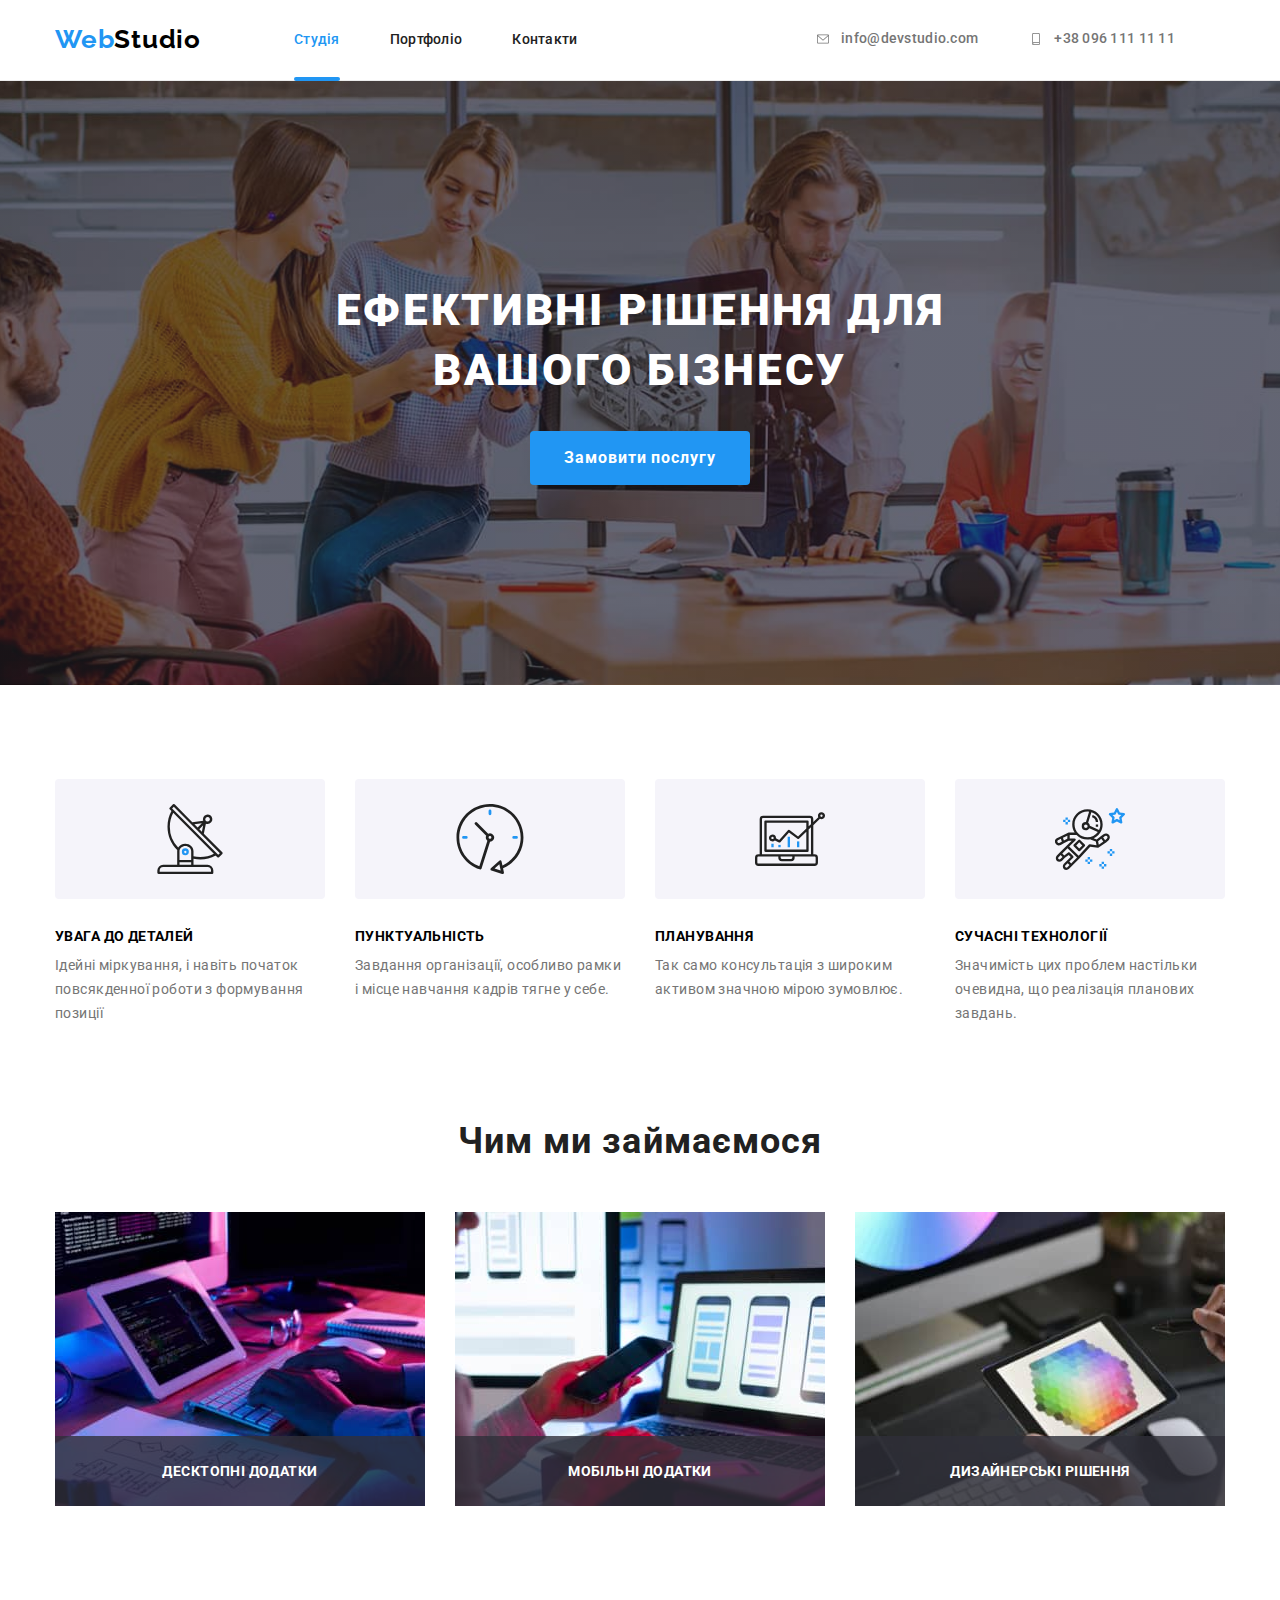
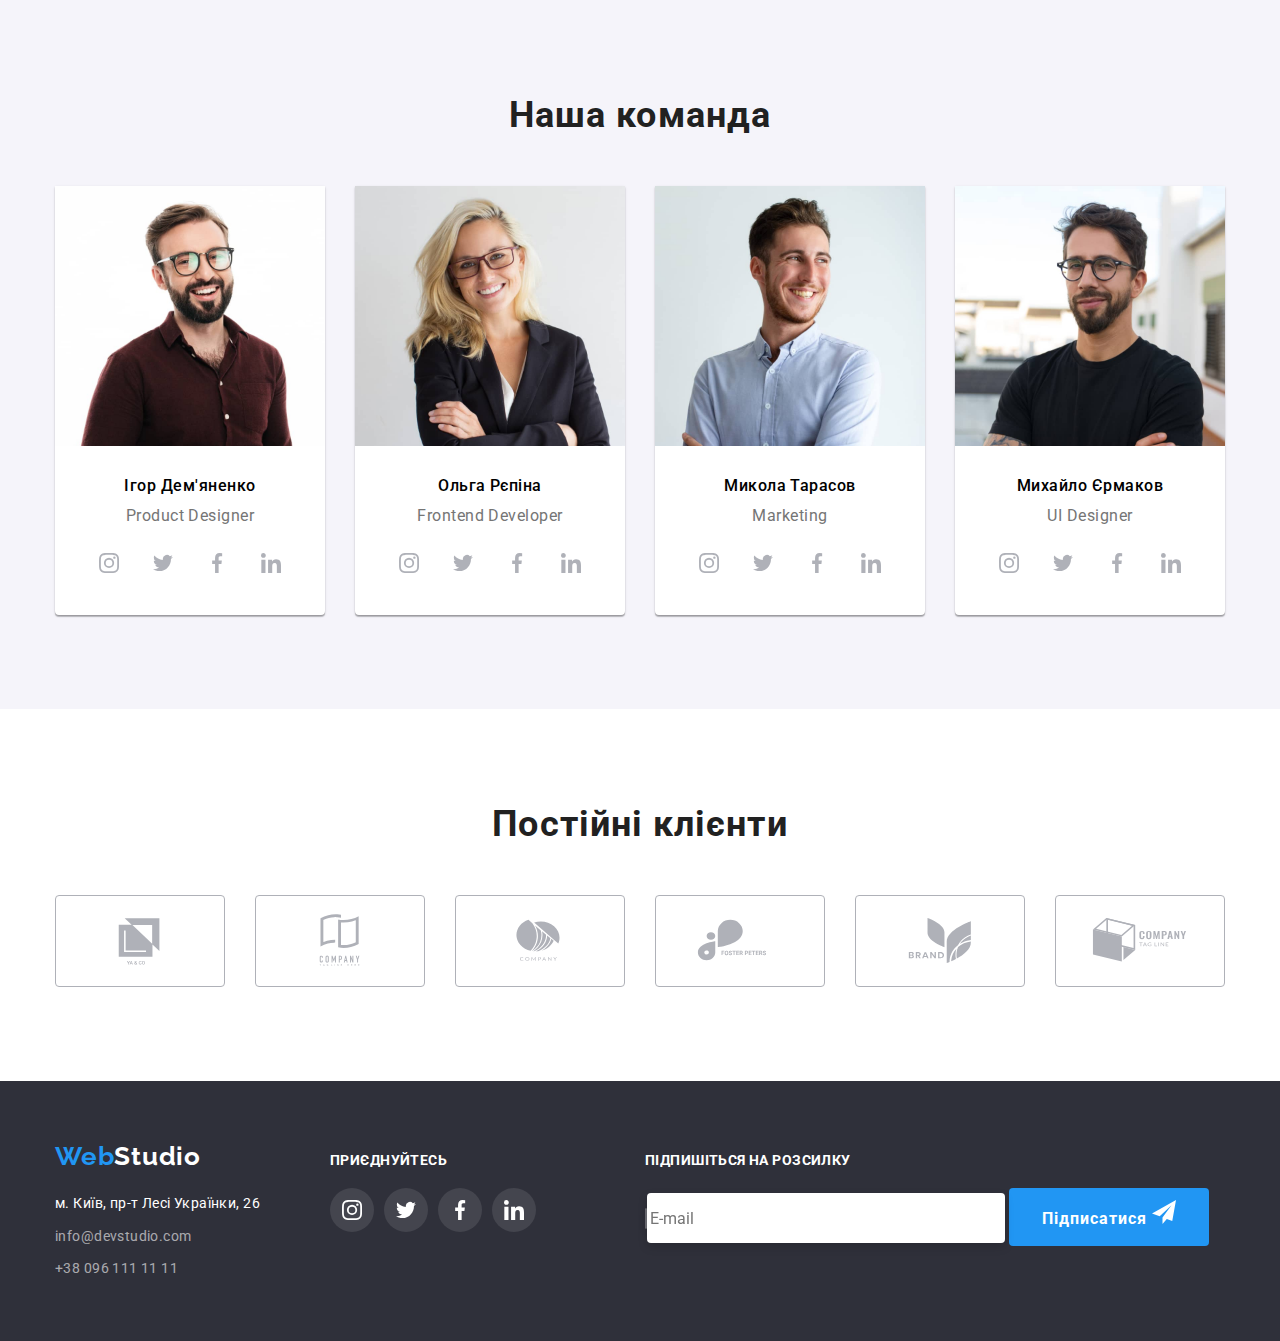
==== index.html @ 2975eec9 "footer form is added withoutstyles" ====
<!DOCTYPE html>
<html lang="uk">
<head>
    <meta charset="UTF-8">
    <meta http-equiv="X-UA-Compatible" content="IE=edge">
    <meta name="viewport" content="width=device-width, initial-scale=1.0">
    <title>Студія</title>
    <link rel="stylesheet" href="<link rel="preconnect" href="https://fonts.googleapis.com">
    <link href="https://fonts.googleapis.com/css2?family=Raleway:wght@400;700&family=Roboto:wght@400;500;700;900&display=swap"rel="stylesheet">
    <link rel="stylesheet" href="https://cdn.jsdelivr.net/npm/modern-normalize@1.1.0/modern-normalize.min.css">
    <link rel="stylesheet" href="./css/styles.css">
</head>
<body>
    <header class="main-header">
        <div class="container navigation">
            <nav class="navigation">
                <a href="./index.html" class="logo"><span style="color:#2196F3">Web</span><span
                        style="color:#000000">Studio</span></a>
                <ul class="menu">
                    <li class="menu-item"><a href="./index.html" class="menu-link current">Студія</a></li>
                    <li class="menu-item"><a href="./portfolio.html" class="menu-link">Портфоліо</a></li>
                    <li class="menu-item"><a href="#" class="menu-link">Контакти</a></li>
                </ul>
            </nav>
            <ul class="email-phone">
                <li class="contact-us">
                    <a href="mailto:info@devstudio.com" class="contacts email"><svg width="16" height="12" class="contacts-icon">
                        <use href="./images/icons.svg#icon-envelope"></use>
                    </svg>info@devstudio.com</a>
                </li>
                
                <li class="contact-us"><a href="tel:+380961111111" class="contacts phone">
                    <svg width="16" height="12"
                    class="contacts-icon">
                    <use href="./images/icons.svg#icon-smartphone"></use></svg>+38 096 111 11 11</a></li>
                    
            </ul>
        </div>
    </header>
    <main>
        <section class="hero overlay">
            <div class="container">
                <h1 class="hero-text">Ефективні рішення для вашого бізнесу</h1>
                <button type="button" class="modal-button" data-modal-open>Замовити послугу</button>
            </div>
        </section>
        <section class="special">
            <div class="container">
                <h2 class="features" hidden>Особливості</h2>
                    <ul class="titles">
                        <li class="titles-list">
                            <div class="icons-bg-settings">
                                <svg width="70" height="70"class="svg">
                                <use href="./images/icons.svg#icon-antenna"></use>
                                </svg>
                            </div>
                            <h3 class="title">увага до деталей</h3>
                            <p class="title-text">Ідейні міркування, і навіть початок повсякденної роботи з формування позиції</p>
                        </li>
                        <li class="titles-list">
                            <div class="icons-bg-settings">
                                <svg width="70" height="70">
                                <use href="./images/icons.svg#icon-clock"></use>
                                </svg>
                            </div>
                            <h3 class="title">пунктуальність</h3>
                            <p class="title-text">Завдання організації, особливо рамки і місце навчання кадрів тягне у себе.</p>
                        </li>
                        <li class="titles-list">
                            <div class="icons-bg-settings">
                                <svg width="70" height="70">
                                <use href="./images/icons.svg#icon-diagram"></use>
                                </svg>
                            </div>
                            <h3 class="title">планування</h3>
                            <p class="title-text">Так само консультація з широким активом значною мірою зумовлює.</p>
                        </li>
                        <li class="titles-list">
                            <div class="icons-bg-settings">
                                <svg width="70" height="70">
                                <use href="./images/icons.svg#icon-astronaut"></use>
                            </svg>
                            </div>
                            <h3 class="title">сучасні технології</h3>
                            <p class="title-text">Значимість цих проблем настільки очевидна, що реалізація планових завдань.</p>
                        </li>
                    </ul>
                </div>
        </section>
        <section class="works section">
            <div class="container">            
                <h2 class="skills">Чим ми займаємося</h2>
                    <ul class="images">
                        <li class="skills-list">
                            <img src="./images/index.photos/1-laptop-with-hands-on-it.jpg" alt="руки на лептопі" width="370">
                            <p class="skills-label" >десктопні додатки</p>                    
                        </li>
                        <li class="skills-list">
                            <img src="./images/index.photos/2-hand-on-laptop-hand-with-mobile.jpg" alt="одна рука на лептопі, в іншій - смартфон" width="370">
                            <p class="skills-label">мобільні додатки</p>
                        </li>
                        <li class="skills-list">
                            <img src="./images/index.photos/3-tablet-in-hands.jpg" alt="в руках планшет" width="370">
                            <p class="skills-label">дизайнерські рішення</p>
                        </li>
                    </ul>
            </div>
        </section>
<!--1. Чому для цієї секції не використовують теги figure і figcaption, якщо візуально - це і є фото з підписами
    і результат у верстці майже однаковий, що через теги h3 і р, що через теги figure і figcaption-->
        <section class="team section">
            <div class="container">
                <h2 class="team-label">Наша команда</h2>
                    <ul class="team-list">
                        <li class="team-card"><img src="./images/index.photos/1-igor-product-designer.jpg" alt="ігор Дем'яненко - продакт дизайнер" width="270" class="image">
                            <h3 class="team-member">Ігор Дем'яненко</h3>
                                <p class="team-profession" lang="en">Product Designer</p>
                                <ul class="social-flex">
                                    <li>
                                        <a class="social-link" href="#"><svg width="20" height="20" class="social-item">
                                        <use href="./images/icons.svg#icon-instagram"></use>
                                        </svg>
                                        </a>
                                    </li>
                                    <li>
                                        <a class="social-link" href="#"><svg width="20" height="20" class="social-item">
                                        <use href="./images/icons.svg#icon-twitter"></use>
                                        </svg>
                                        </a>
                                    </li>
                                    <li>
                                        <a class="social-link" href="#"><svg width="20" height="20" class="social-item">
                                        <use href="./images/icons.svg#icon-facebook"></use>
                                        </svg>
                                        </a>
                                    </li>
                                    <li>
                                        <a class="social-link" href="#"><svg width="20" height="20" class="social-item">
                                        <use href="./images/icons.svg#icon-linkedin"></use>
                                        </svg>
                                        </a>
                                    </li>
                                </ul>
                        </li>
                        <li class="team-card">            
                            <img src="./images/index.photos/2-olha-frontend-developer.jpg" alt="ольга рєпіна - фронтенд девелопер" width="270" class="image">
                                <h3 class="team-member">Ольга Рєпіна</h3>
                                    <p class="team-profession" lang="en">Frontend Developer</p>
                                <ul class="social-flex">
                                    <li>
                                        <a class="social-link" href="#"><svg width="20" height="20" class="social-item">
                                                <use href="./images/icons.svg#icon-instagram"></use>
                                            </svg>
                                        </a>
                                    </li>
                                    <li>
                                        <a class="social-link" href="#"><svg width="20" height="20" class="social-item">
                                                <use href="./images/icons.svg#icon-twitter"></use>
                                            </svg>
                                        </a>
                                    </li>
                                    <li>
                                        <a class="social-link" href="#"><svg width="20" height="20" class="social-item">
                                                <use href="./images/icons.svg#icon-facebook"></use>
                                            </svg>
                                        </a>
                                    </li>
                                    <li>
                                        <a class="social-link" href="#"><svg width="20" height="20" class="social-item">
                                                <use href="./images/icons.svg#icon-linkedin"></use>
                                            </svg>
                                        </a>
                                    </li>
                                </ul>
                        </li>
                        <li class="team-card">
                            <img src="./images/index.photos/3-mykola-marketing.jpg" alt="микола тарасов - маркетинг" width="270"class="image">
                                <h3 class="team-member">Микола Тарасов</h3>
                                    <p class="team-profession" lang="en">Marketing</p>
                                <ul class="social-flex">
                                    <li>
                                        <a class="social-link" href="#"><svg width="20" height="20" class="social-item">
                                                <use href="./images/icons.svg#icon-instagram"></use>
                                            </svg>
                                        </a>
                                    </li>
                                    <li>
                                        <a class="social-link" href="#"><svg width="20" height="20" class="social-item">
                                                <use href="./images/icons.svg#icon-twitter"></use>
                                            </svg>
                                        </a>
                                    </li>
                                    <li>
                                        <a class="social-link" href="#"><svg width="20" height="20" class="social-item">
                                                <use href="./images/icons.svg#icon-facebook"></use>
                                            </svg>
                                        </a>
                                    </li>
                                    <li>
                                        <a class="social-link" href="#"><svg width="20" height="20" class="social-item">
                                                <use href="./images/icons.svg#icon-linkedin"></use>
                                            </svg>
                                        </a>
                                    </li>
                                </ul>
                        </li>
                        <li class="team-card">
                            <img src="./images/index.photos/4-mykhailo-ui-designer.jpg" alt="михайло єрмаков - юай дизайнер" width="270" class="image">
                                <h3 class="team-member">Михайло Єрмаков</h3>
                                    <p class="team-profession" lang="en">UI Designer</p>
                                <ul class="social-flex">
                                    <li>
                                        <a class="social-link" href="#"><svg width="20" height="20" class="social-item">
                                                <use href="./images/icons.svg#icon-instagram"></use>
                                            </svg>
                                        </a>
                                    </li>
                                    <li>
                                        <a class="social-link" href="#"><svg width="20" height="20" class="social-item">
                                                <use href="./images/icons.svg#icon-twitter"></use>
                                            </svg>
                                        </a>
                                    </li>
                                    <li>
                                        <a class="social-link" href="#"><svg width="20" height="20" class="social-item">
                                                <use href="./images/icons.svg#icon-facebook"></use>
                                            </svg>
                                        </a>
                                    </li>
                                    <li>
                                        <a class="social-link" href="#"><svg width="20" height="20" class="social-item">
                                                <use href="./images/icons.svg#icon-linkedin"></use>
                                            </svg>
                                        </a>
                                    </li>
                                </ul>
                        </li>
                    </ul>
            </div>
        </section>
        <section class="clients section">
            <div class="container">
                <h2 class="clients-label">Постійні клієнти</h2>
                <ul class="clients-logos">
                    <li>
                        <a class="logos-bg"href="#">
                        <svg width="106" height="60" class="logo-item">
                        <use href="./images/icons.svg#icon-ya-and-go"></use>
                        </svg>
                        </a>
                    </li>
               
                    <li>
                        <a class="logos-bg"href="#"><svg width="106" height="60" class="logo-item">
                        <use href="./images/icons.svg#icon-tagline-here"></use>
                        </svg>
                        </a>
                    </li>
                    <li>
                        <a class="logos-bg" href="#">
                            <svg width="106" height="60" class="logo-item">
                                <use href="./images/icons.svg#icon-company"></use>
                            </svg>
                        </a>
                    </li>
                    
                    <li>
                        <a class="logos-bg" href="#"><svg width="106" height="60" class="logo-item">
                                <use href="./images/icons.svg#icon-foster-peters"></use>
                            </svg>
                        </a>
                    </li>
                    <li>
                        <a class="logos-bg" href="#">
                            <svg width="106" height="60" class="logo-item">
                                <use href="./images/icons.svg#icon-brand"></use>
                            </svg>
                        </a>
                    </li>
                    
                    <li>
                        <a class="logos-bg" href="#"><svg width="106" height="60" class="logo-item">
                                <use href="./images/icons.svg#icon-tag-line"></use>
                            </svg>
                        </a>
                    </li>
                </ul>
            </div>

        </section>
    </main>
    
    <footer>
        <div class="container footer-split">
            <div class="footer-left">
            <a class="logo" href="./index.html"><span style="color:#2196F3">Web</span><span
                    style="color:#fff">Studio</span></a>
            <address>
                <ul class="adresses">
                    <li class="contacts-list"><a class="post-address" href="https://goo.gl/maps/WdfcjGJZY2KQYh5QA" target="_blank">м. Київ, пр-т
                            Лесі Українки, 26</a></li>
    
                    <li class="contacts-list"><a class="contacts-footer" href="mailto:info@devstudio.com">info@devstudio.com</a></li>
    
                    <li class="contacts-list"><a class="contacts-footer" href="tel:+380961111111">+38 096 111 11 11</a></li>
                </ul>
            </address>
            </div>
            <div class="footer-middle">
                <p class="footer-social-cta">приєднуйтесь</p>
                <ul class="footer-socials">
                  
                    <li><a class="footer-social-link" href="#"><svg class="footer-social-item" width="20"height="20">
                        <use href="./images/icons.svg#icon-instagram"></use>
                    </svg>
                    </a>
                    </li>
                    
                    <li><a class="footer-social-link" href="#"><svg class="footer-social-item" width="20" height="20">
                                <use href="./images/icons.svg#icon-twitter"></use>
                            </svg>
                        </a>
                    </li>
                    
                    <li><a class="footer-social-link" href="#"><svg class="footer-social-item" width="20" height="20">
                                <use href="./images/icons.svg#icon-facebook"></use>
                            </svg>
                        </a>
                    </li>
            
                    <li><a class="footer-social-link" href="#"><svg class="footer-social-item" width="20" height="20">
                                <use href="./images/icons.svg#icon-linkedin"></use>
                            </svg>
                        </a>
                    </li>
                </ul>
            </div>
            <div class="footer-right">
                <p class="footer-right-label">Підпишіться на розсилку</p>
                <form name="sendout-subscription" autocomplete="on" novalidate>
                    <label class=email-input for="email"></label>
                    <input class=email-input type="email" name="email" id="email" placeholder="E-mail">
                    <button class="subscription-button" type="submit">Підписатися
                        <svg width="24" height="24">
                            <use href="./images/icons.svg#icon-send"></use>
                        </svg>
                    </button>

                </form>

            </div>
        </div>
    </footer>
<div class="backdrop is-hidden" data-modal>
    <div class="modal">
        <button type="button" class="close-button" data-modal-close>
            <svg width="18" height="18">
                <use href="./images/icons.svg#icon-close-button"></use>
            </svg>
        </button>
    </div>
</div>
<script src="./js/modal.js"></script>
</body>
</html>
---- css/styles.css ----
:root{
    --main-text-color: #757575;
    --title-text-color: #212121;
    --second-text-color:#ffffff;
    --accent-color: #2196F3;
    --bcg-color: #FFFFFF;
    --bcgsecond-color: #F5F4FA;
    --bcgthird: #2F303A; 
    --icon-color:#AFB1B8; 
}
    
body{
    font-family: 'Roboto',sans-serif;
    text-decoration: none;
    }
.logo{
    font-family: 'Raleway';
    font-weight: 700;
    font-size: 26px;
    line-height: 1.19;
    letter-spacing: 0.03em;
    text-decoration: none;
    transition: color 250ms cubic-bezier(0.4, 0, 0.2, 1);
}
.logo:hover,
.logo:focus{
    color:var(--accent-color)
}
a {
    text-decoration: none;
}
img{
    display: block;
    max-width: 100%;
    height: auto;
}
h1,h2,h3, p {
    margin-top: 0;
    margin-bottom: 0;
}
ul {
    list-style: none;
    padding-left: 0;
    margin-top: 0;
    margin-bottom: 0;
}
 /*HEADER*/
 .container{
   width: 1200px;
   padding-left: 15px;
   padding-right: 15px;
   margin-left: auto;
   margin-right: auto;
   }

 .main-header{
    padding-top: 24px;
    padding-bottom: 25px;
    margin-left: auto;
    margin-right: auto;
    border-bottom: 1px solid #ECECEC;
}
.navigation {
    display: flex;
    align-items: center;  
}
.logo {
    margin-right: 93px;
}
.menu{
    display: flex;
    column-gap: 50px;
}
.menu-item{
    position: relative;
}
.menu-link{
    font-weight: 500;
    font-size: 14px;
    line-height: 1.14;
    letter-spacing: 0.02em;
    color: var(--title-text-color);
    transition: color 250ms cubic-bezier(0.4, 0, 0.2, 1);
}
.current::after{
    content:'';
    position: absolute;
    display: block;
    margin-left:auto;
    margin-right: auto;
    margin-top: 28px;
    width: 100%;
    height: 4px;
    border-radius: 2px;
    background-color:var(--accent-color);
}
.menu-link:hover,
.menu-link:focus{
    color: var(--accent-color);
}
.menu .current{
    color:var(--accent-color);
    
}
.email-phone {
    display: flex;
    justify-content: center;
    align-items: center;
    margin-left: auto;
}
.contact-us{
    margin-right:50px;
   }
.email-phone .contacts {
    color: var(--main-text-color);
    font-size: 14px;
    font-weight: 500;
    line-height: 1.14; 
    letter-spacing: 0.02em;
    transition: color 250ms cubic-bezier(0.4, 0, 0.2, 1);
}
.email-phone .contacts:hover,
.email-phone .contacts:focus {
    color: var(--accent-color);
}
.contacts-icon{
    fill: var(--main-text-color);
    transition: fill 250ms cubic-bezier(0.4, 0, 0.2, 1);
}
.contacts{
    display: flex;
    justify-content: center;
    align-items: center;
    gap: 10px;
}
.contacts:hover .contacts-icon,
.contacts:focus .contacts-icon{
    fill: var(--accent-color);
}

    /* HERO */

.hero {
   padding-top: 200px;
   padding-bottom: 200px;
}
.overlay{
    max-width: 1600px;
    margin-left: auto;
    margin-right: auto;
    background-color: #C4C4C4;
    background-image:linear-gradient(rgba(47, 48, 58, 0.4), rgba(47, 48, 58, 0.4)),url(../images/index.photos/hero-bcg.jpg);
    background-position: center;
    background-repeat: no-repeat;
    background-size: cover;
}
.hero-text{
    width:60%;
    margin: 0 auto 30px;
    font-weight: 900;
    font-size: 44px;
    line-height: 1.36;
    letter-spacing: 0.06em;
    text-transform: uppercase;
    text-align: center;
    color:var(--second-text-color);
}
.modal-button{
    display: block;
    padding: 10px 32px;
    border-radius: 4px;
    margin-left: auto;
    margin-right: auto;
    min-width: 216px;
    font-weight: 700;
    font-size: 16px;
    line-height: 1.87; 
    letter-spacing: 0.06em;
    color: #FFFFFF;
    border-color: transparent;
    background-color: var(--accent-color);
    cursor: pointer;
    transition: background-color 250ms cubic-bezier(0.4, 0, 0.2, 1), color 250ms cubic-bezier(0.4, 0, 0.2, 1);
}
.modal-button:hover {
    background-color: var(--accent-color);
    color: var(--second-text-color);
}

/* FEATURES */
 .section {
    padding-top: 94px;
    padding-bottom: 94px;   
 }
 .special{
    padding-top: 94px;
 }
.titles{
    display: flex;
    justify-content: space-between;

}
.title{
    margin-bottom:10px;
    font-weight: 700;
    font-size: 14px;
    line-height: 1.14;
    letter-spacing: 0.03em;
    text-transform: uppercase;
    color: var(--headlines-title);
}
.titles-list:not(:last-child){
    margin-right: 30px;
}
.title-text{
    color: var(--main-text-color);
    font-size: 14px;
    line-height: 1.71;
    letter-spacing: 0.03em;
}
.icons-bg-settings {
    display: flex;
    justify-content: center;
    align-items: center;
    min-width: 270px;
    height: 120px;
    margin-bottom: 30px;
    background-color: var(--bcgsecond-color);
    border-radius: 4px;
}

/* SKILLS 
Як розмістити текст посередині, не застосовуючи верхнього падингу? Чому флекс не ставить його по центру оверлею?*/
.skills{
    margin-bottom: 50px;
    font-weight: 700;
    font-size: 36px;
    line-height: 1.17;
    text-align: center;
    letter-spacing: 0.03em;
    color: var(--title-text-color);
}
.images{
    display: flex;
    justify-content: space-between;
    column-gap: 30px;
}
.skills-list{
    position: relative;
}
.skills-label{
    position: absolute;
    display: flex;
    justify-content: center;
    align-items: center;
    width: 100%;
    height: 70px;
    bottom: 0;
    font-weight: 700;
    font-size: 14px;
    line-height: 16px;
    text-align: center;
    letter-spacing: 0.03em;
    text-transform: uppercase;
    color: var(--second-text-color);
    background-color:rgba(47, 48, 58, 0.8);
}

/* TEAM */
.team{
    background-color: var(--bcgsecond-color);
}
.team-list{
    display: flex;
    justify-content: 
    space-between;
    column-gap: 30px;
}
.team-label{
    margin-bottom: 50px;
    font-weight: 700;
    font-size: 36px;
    line-height: 1.17;
    text-align: center;
    letter-spacing: 0.03em;
    color:var(--title-text-color)
}
.team-card{
    width: 100%;
    border: 1px;
    border-radius: 0 0 4px 4px;
    background-color: var(--bcg-color);
    box-shadow: 0px 1px 3px rgba(0, 0, 0, 0.12),
        0px 1px 1px rgba(0, 0, 0, 0.14),
        0px 2px 1px rgba(0, 0, 0, 0.2);
    
}
.team-member{
    padding-top: 30px;
    margin-bottom: 10px;
    font-weight: 500;
    font-size: 16px;
    line-height: 1.19;
    text-align: center;
    letter-spacing: 0.03em;
    color: var(--headlines-title);
}
.team-profession{
    margin-bottom: 16px;
    font-size: 16px;
    line-height: 1.19; 
    text-align: center;
    letter-spacing: 0.03em;
    color: var(--main-text-color);
}
.social-flex{
    display: flex;
    justify-content: center;
    align-items: center;
    gap: 10px;
    padding-bottom: 30px;
}
.social-item{
    fill: var(--icon-color);
    transition: fill 250ms cubic-bezier(0.4, 0, 0.2, 1);
}
.social-link{
    display:flex;
    justify-content: center;
    align-items: center;
    width: 44px;
    height: 44px;
    border-radius: 50%;
    background-color:var(--bcg-color);
    transition: background-color 250ms cubic-bezier(0.4, 0, 0.2, 1);
}
.social-link:hover,
.social-link:focus{
    background-color: var(--accent-color);
}
.social-link:hover .social-item,
.social-link:focus .social-item {
    fill: var(--bcg-color);
}
/*  OUR CLIENTS */
.clients-label{
    margin-bottom: 50px;
    font-weight: 700;
    font-size: 36px;
    line-height: 1.17;
    text-align: center;
    letter-spacing: 0.03em;
    color: var(--title-text-color)
}
.clients-logos{
    display: flex;
    justify-content:
            space-between;
    margin-right: auto;
    margin-left: auto;
    column-gap: 30px;
}
.logos-bg{
    display: flex;
    justify-content: center;
    align-items: center;
    width: 170px;
    height:92px;
    border:1px solid var(--icon-color);
    border-radius: 4px; 
    transition: border-color 250ms cubic-bezier(0.4, 0, 0.2, 1);
}
.logo-item{
    fill: var(--icon-color);
    transition: fill 250ms cubic-bezier(0.4, 0, 0.2, 1);
}
.logos-bg:hover,
.logos-bg:focus{
    border-color: var(--accent-color);
}
.logos-bg:hover .logo-item,
.logos-bg:focus .logo-item{
fill: var(--accent-color);
}

/* * FOOTER */
footer{
    background-color: var(--bcgthird);
    padding-top: 60px;
    padding-bottom: 60px;
    margin-right: auto;
}
footer .logo {
    display: block;
    margin-bottom: 20px;
    margin-right: 0;
    font-family: 'Raleway';
    font-weight: 700;
    font-size: 26px;
    line-height: 1.19;
    letter-spacing: 0.03em;
}
footer .adresses{
    font-style: normal;
    font-size: 14px;
    line-height: 1.71;
    letter-spacing: 0.03em;
}
footer .contacts-list:not(:last-child) {
    margin-bottom: 9px;
}
footer .post-address{
    color: var(--second-text-color);
    transition: color 250ms cubic-bezier(0.4, 0, 0.2, 1);
}
footer .post-address:hover,
footer .post-address:focus {
    color:#2196F3
}
footer .contacts-footer {
        color: rgba(255, 255, 255, 0.6);
        transition: color 250ms cubic-bezier(0.4, 0, 0.2, 1);
}
footer .contacts-footer:hover,
footer .contacts-footer:focus {
    color:var(--accent-color);
}
.footer-split{
    display: flex;
    justify-content: space-between;
    align-items: baseline;
}
.footer-social-cta{
    margin-bottom: 20px;
    font-weight: 700;
    font-size: 14px;
    line-height: 16px;
    letter-spacing: 0.03em;
    text-transform: uppercase;
    color: var(--second-text-color);
}
.footer-middle{
    margin-left: 70px;
    margin-right: auto;
}
.footer-socials {
    display: flex;
    justify-content: space-between;
    align-items: center;
    gap: 10px;
}
.footer-social-link{
    display: flex;
    justify-content: center;
    align-items: center;
    width: 44px;
    height: 44px;
    border-radius: 50%;
    background-color: rgba(255, 255, 255, 0.1);
    transition: background-color 250ms cubic-bezier(0.4, 0, 0.2, 1);
}
.footer-social-item{
    fill: var(--second-text-color);
    transition: fill 250ms cubic-bezier(0.4, 0, 0.2, 1);
}
.footer-social-link:hover,
.footer-social-link:focus{
    background-color: var(--accent-color);
}
.footer-social-link:hover .footer-social-item,
.footer-social-link:focus .footer-social-item {
    fill: var(--bcg-color);
}
.footer-right{
    margin-right: auto;
    margin-left: 93px;
}
.footer-right-label {
    margin-bottom: 20px;
    font-weight: 700;
    font-size: 14px;
    line-height: 16px;
    letter-spacing: 0.03em;
    text-transform: uppercase;
    color: var(--second-text-color);
}
/* Є якийсь бордер, який не знімаєтсья через outline:none. Чому? */
.email-input{
    width: 358px;
    height: 50px;
    border: 1px solid rgba(255, 255, 255, 0.3);
    filter: drop-shadow(0px 4px 4px rgba(0, 0, 0, 0.15));
    border-radius: 4px;
    outline: none;
}
.subscription-button{
    display: inline-block;
    padding: 10px 28px;
    margin-left: auto;
    margin-right: auto;
    min-width: 200px;
    border-radius: 4px;
    font-weight: 700;
    font-size: 16px;
    line-height: 1.87;
    letter-spacing: 0.06em;
        color: #FFFFFF;
    background-color: var(--accent-color);
    cursor: pointer;
    border-color: transparent;
    transition: background-color 250ms cubic-bezier(0.4, 0, 0.2, 1),
    color 250ms cubic-bezier(0.4, 0, 0.2, 1);
}
 .subscription-button:hover {
     background-color: var(--accent-color);
     color: var(--second-text-color);
 }
 .subscription-button::after {
    display: inline-block;
    margin-left: 10px;
 }    

/* PORTFOLIO 
Чи правильно розташований текст у оверлеї. Якщо я збільшую картинку, він не центрується. Чому? Зробити, як описував Репета у відео (top:50%;left:50%; transform: translate(-50% -50%), не можна, бо transofrm вже заданий один раз*/
.portfolio-page .filters{
    background-color: var(--bcgsecond-color);
}
.filters-item{
    display: flex;
    margin-bottom: 50px;
    column-gap: 8px;
    justify-content: center;
}
.filter-button{
    padding: 6px 22px;
    border-radius: 4px;
    min-width: 73px;
    border-color:transparent;
    font-family: inherit;
    font-weight: 500;
    font-size: 16px;
    line-height: 1.62;
    text-align: center;
    letter-spacing: 0.03em;
    color: var(--title-text-color);
    cursor: pointer;
    transition: color 250ms cubic-bezier(0.4, 0, 0.2, 1),
    background-color 250ms cubic-bezier(0.4, 0, 0.2, 1),
    box-shadow 250ms cubic-bezier(0.4, 0, 0.2, 1);
}
.filter-button:hover,
.filter-button:focus{
   color: var(--second-text-color); 
   background-color: var(--accent-color);
    box-shadow: 0px 3px 1px rgba(0, 0, 0, 0.1), 0px 1px 2px rgba(0, 0, 0, 0.08), 0px 2px 2px rgba(0, 0, 0, 0.12);   
}
.filters-item .current{
    color: var(--second-text-color);
    background-color: var(--accent-color);
}   
.works-list{
    display: flex;
    flex-basis:calc(100%/3);
    gap: 30px;
    flex-wrap: wrap;   
}
.img-subscription{
    padding: 20px 24px;
    border-right: 1px solid #EEEEEE;
    border-bottom: 1px solid #EEEEEE;
    border-left: 1px solid #EEEEEE;
}
.work-description{
    font-size: 16px;
    line-height: 1.88;
    letter-spacing: 0.03em;
    color: var(--main-text-color);
}
.work-title{
    margin-bottom: 4px;
    font-weight: 700;
    font-size: 18px;
    line-height: 2;
    letter-spacing: 0.06em;
    color: var(--title-text-color);
}

.works-link{
    display: block;
    transition: box-shadow 250ms cubic-bezier(0.4, 0, 0.2, 1)
}
.works-link:hover,
.works-link:focus{
    box-shadow: 0px 1px 1px rgba(0, 0, 0, 0.12), 0px 4px 4px rgba(0, 0, 0, 0.06), 1px 4px 6px rgba(0, 0, 0, 0.16);
}
.works-details{
    display: flex;
    justify-content: center;
    align-items: center;
    position: relative;
    overflow: hidden;
}
.works-link:hover .works-overlay,
.works-link:focus .works-overlay
{
    transform: translateY(0);
}

.works-overlay{
    position: absolute;
    top: 0;
    left: 0;
    display: block;
    width: 100%;
    height: 100%;
    padding: 63px 24px;
    font-weight: 400;
    font-size: 18px;
    line-height: 28px;
    letter-spacing: 0.03em;
    color: var(--second-text-color);
    background-color: rgba(33, 150, 243, 0.9);
    transform: translateY(101%);
    overflow: auto;
    transition: transform 250ms cubic-bezier(0.4, 0, 0.2, 1);
}
.backdrop{
    position: fixed;
    top: 0;
    left: 0;
    width: 100%;
    height:100%;
    background-color: rgba(0, 0, 0, 0.2);
    transition: opacity 250ms cubic-bezier(0.4, 0, 0.2, 1), visibility 250ms cubic-bezier(0.4, 0, 0.2, 1)
}
.backdrop.is-hidden{
    visibility: hidden;
    opacity: 0;
    pointer-events: none;
}
.modal.is-hidden{
    transform: translate(-50%, -50%) scale(0.5);
}
.modal{
    position: absolute;
    top: 50%;
    left: 50%;
    width: 528px;
    height:581px;
    transform: translate(-50%, -50%) scale(1);
    background-color: var(--bcg-color);
}
.close-button{
    position: absolute;
    top: 8px;
    right: 8px;
    display: flex;
    justify-content: center;
    align-items: center;
    width: 30px;
    height: 30px;
    padding: 0;
    border: 1px solid rgba(0, 0, 0, 0.1);
    border-radius: 50%;
    background-color: transparent;
    transition: cursor 250ms cubic-bezier(0.4, 0, 0.2, 1);
    transform: scale(1);
}
.close-button:hover,
.close-button:focus{
    cursor: pointer;
    transform: scale(1.75);
}
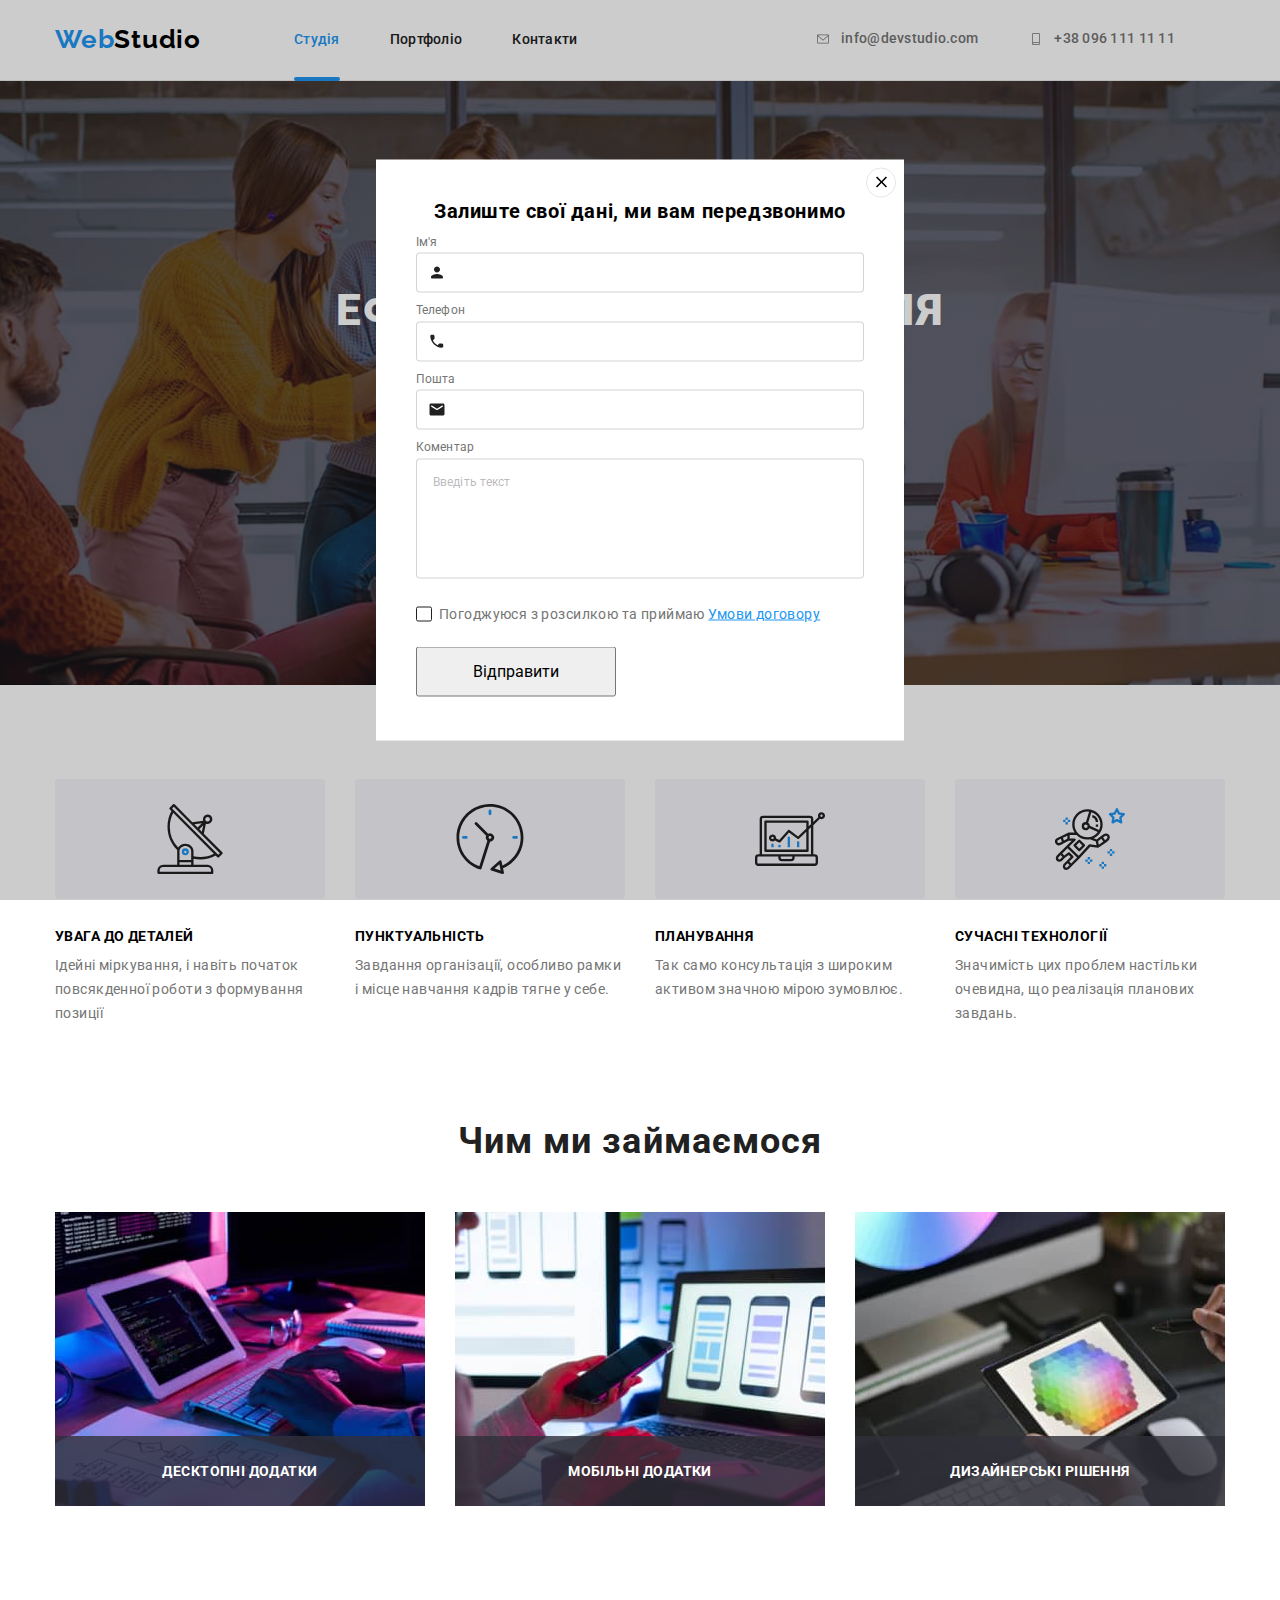
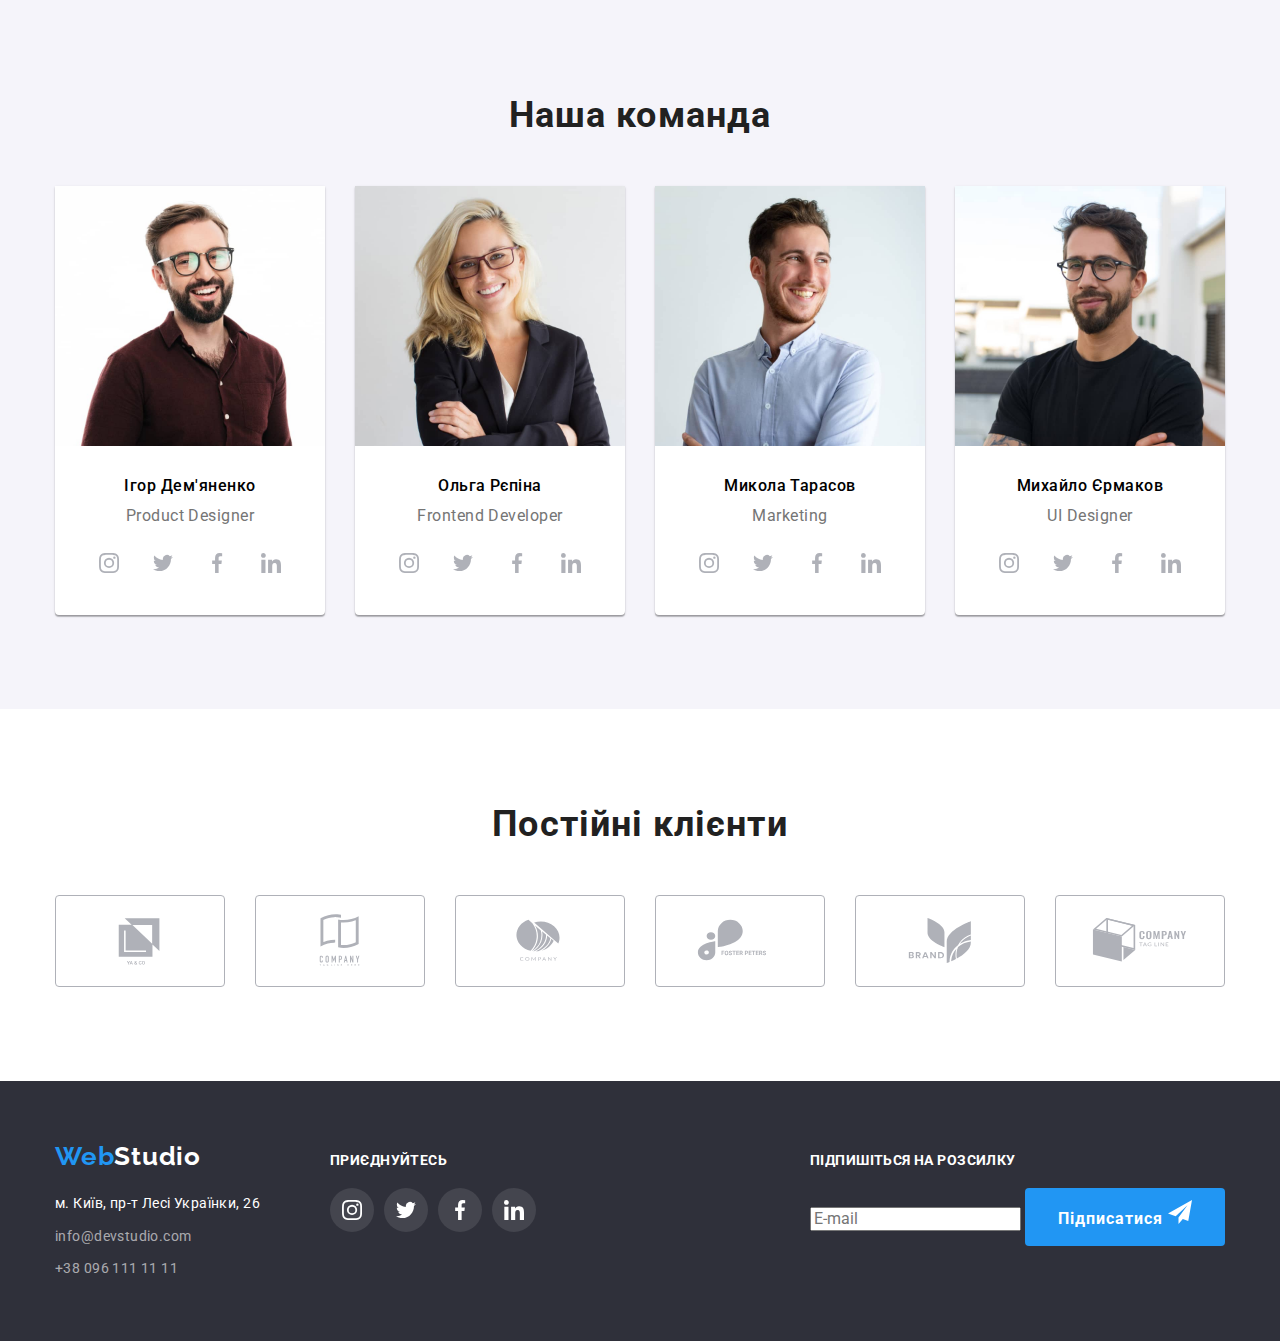
==== commit 959f9e25: "modal form is almost finished" ====
--- a/index.html
+++ b/index.html
@@ -339,20 +339,56 @@
                 <p class="footer-right-label">Підпишіться на розсилку</p>
                 <form name="sendout-subscription" autocomplete="on" novalidate>
                     <label class=email-input for="email"></label>
-                    <input class=email-input type="email" name="email" id="email" placeholder="E-mail">
+                    <input class=email-input type="email" name="email" id="email" placeholder="E-mail" pattern="[@]+" title="@***.*">
                     <button class="subscription-button" type="submit">Підписатися
-                        <svg width="24" height="24">
-                            <use href="./images/icons.svg#icon-send"></use>
-                        </svg>
+                    <svg width="24" height="24">
+                    <use href="./images/icons.svg#icon-send"></use>
+                    </svg>
                     </button>
-
                 </form>
-
             </div>
         </div>
     </footer>
-<div class="backdrop is-hidden" data-modal>
+<div class="backdrop " data-modal> 
+    <!-- to add is-hidden after backdrop class -->
     <div class="modal">
+        <form class="modal-form">
+            <p class="modal-form-name">Залиште свої дані, ми вам передзвонимо</p>
+            <label class="modal-form-field">
+                <span class="modal-field-name">Ім'я</span>
+                <span class="modal-input-positionning">
+                    <input class="modal-form-input" type="text" name="name-input" pattern="[а-яА-ЯіїІЇ']+">
+                    <svg class="modal-field-icon" width="18"height="18">
+                    <use href="./images/icons.svg#icon-person-black"></use>
+                </span>
+            </label>
+            <label class="modal-form-field"><span class="modal-field-name">Телефон</span>
+                <span class="modal-input-positionning"><input class="modal-form-input" type="tel" name="phone-input" pattern="[0-9{3}0-9{3}0-9{2}0-9{2}]">
+                <svg class="modal-field-icon" width="18" height="18">
+                <use href="./images/icons.svg#icon-phone-black"></use>
+                </span>
+            </label>
+            <label class="modal-form-field"><span class="modal-field-name">Пошта</span>
+                <span class="modal-input-positionning">
+                <input class="modal-form-input" type="email" name="email-input">
+                <svg class="modal-field-icon" width="18" height="18">
+                <use href="./images/icons.svg#icon-email-black"></use>
+                </span>
+            </label>
+            <label class="modal-form-field"><span class="modal-field-name">Коментар</span>
+            <textarea class="modal-form-comment"
+            name="comment-input" placeholder="Введіть текст"            
+            ></textarea>
+            </label>
+            <label class="modal-form-checkbox">
+                <input class="modal-checkbox" type="checkbox" name="policy" required>
+                <svg class="icon-checkbox">
+                <use class="icon-checkbox-visibility" href="./images/icons.svg#icon-checkbox"></use>
+                </svg>
+                <span class="modal-policy-text">Погоджуюся з розсилкою та приймаю <a class="policy-link-color" href="#">Умови договору</a></span>                
+            </label>
+            <button class="modal-send-button" type="submit">Відправити</button>
+        </form>
         <button type="button" class="close-button" data-modal-close>
             <svg width="18" height="18">
                 <use href="./images/icons.svg#icon-close-button"></use>
--- a/css/styles.css
+++ b/css/styles.css
@@ -473,7 +473,7 @@
     fill: var(--bcg-color);
 }
 .footer-right{
-    margin-right: auto;
+    margin-right: 0;
     margin-left: 93px;
 }
 .footer-right-label {
@@ -486,7 +486,7 @@
     color: var(--second-text-color);
 }
 /* Є якийсь бордер, який не знімаєтсья через outline:none. Чому? */
-.email-input{
+.sendout-subscription{
     width: 358px;
     height: 50px;
     border: 1px solid rgba(255, 255, 255, 0.3);
@@ -494,6 +494,7 @@
     border-radius: 4px;
     outline: none;
 }
+
 .subscription-button{
     display: inline-block;
     padding: 10px 28px;
@@ -505,7 +506,7 @@
     font-size: 16px;
     line-height: 1.87;
     letter-spacing: 0.06em;
-        color: #FFFFFF;
+    color: #FFFFFF;
     background-color: var(--accent-color);
     cursor: pointer;
     border-color: transparent;
@@ -617,7 +618,7 @@
     padding: 63px 24px;
     font-weight: 400;
     font-size: 18px;
-    line-height: 28px;
+    line-height: 1.6;
     letter-spacing: 0.03em;
     color: var(--second-text-color);
     background-color: rgba(33, 150, 243, 0.9);
@@ -625,6 +626,7 @@
     overflow: auto;
     transition: transform 250ms cubic-bezier(0.4, 0, 0.2, 1);
 }
+/* MODAL BUTTON BACKDROP */
 .backdrop{
     position: fixed;
     top: 0;
@@ -639,16 +641,19 @@
     opacity: 0;
     pointer-events: none;
 }
+
+/* MODAL FORM */
 .modal.is-hidden{
-    transform: translate(-50%, -50%) scale(0.5);
+    transform: translate(-50%, -50%);
 }
 .modal{
+    padding: 40px;
     position: absolute;
     top: 50%;
     left: 50%;
     width: 528px;
     height:581px;
-    transform: translate(-50%, -50%) scale(1);
+    transform: translate(-50%, -50%);
     background-color: var(--bcg-color);
 }
 .close-button{
@@ -665,15 +670,137 @@
     border-radius: 50%;
     background-color: transparent;
     transition: cursor 250ms cubic-bezier(0.4, 0, 0.2, 1);
-    transform: scale(1);
+
 }
 .close-button:hover,
 .close-button:focus{
     cursor: pointer;
-    transform: scale(1.75);
-}
-
-
-
-
-
+}
+.modal-form{
+    display: flex;
+    flex-direction: column;
+}
+.modal-form-name {
+    margin-bottom: 12px;
+    font-weight: 700;
+    font-size: 20px;
+    line-height: 23px;
+    text-align: center;
+    letter-spacing: 0.03em;
+}
+.modal-field-name{
+    display: block;
+    margin-bottom: 4px;
+    font-weight: 400;
+    font-size: 12px;
+    line-height: 1.2;
+    letter-spacing: 0.01em;
+    color: var(--main-text-color);
+}
+.modal-input-positionning {
+    position: relative;
+    display: block;
+    margin-bottom: 10px;
+}
+.modal-form-input{
+    width: 100%;
+    height: 40px;
+    padding-left: 42px;
+    border: 1px solid rgba(33, 33, 33, 0.2);
+    border-radius: 4px;
+    outline: none;
+    cursor: pointer;
+    transition: border 250ms cubic-bezier(0.4, 0, 0.2, 1);;
+}
+.modal-field-icon{
+    position:absolute;
+    top: 50%;
+    left: 12px;
+    transform: translateY(-50%);
+    fill: var(--title-text-color);
+    transition: fill 250ms cubic-bezier(0.4, 0, 0.2, 1);
+}
+    .modal-form-input:focus+.modal-field-icon{
+    fill: var(--accent-color);
+}
+.modal-form-input:hover,
+.modal-form-input:focus {
+    border-color: var(--accent-color);
+}
+.modal-form-comment{
+    width: 100%;
+    height: 120px;
+    margin-bottom: 20px;
+    resize: none;
+    border: 1px solid rgba(33, 33, 33, 0.2);
+    border-radius: 4px;
+    outline: none;
+    cursor: pointer;
+    padding: 12px 16px;
+    transition: border 250ms cubic-bezier(0.4, 0, 0.2, 1);
+}
+.modal-form-comment:focus{
+    border-color: var(--accent-color);
+}
+.modal-form-comment::placeholder{
+    font-weight: 400;
+    font-size: 12px;
+    line-height: 1.7;
+    letter-spacing: 0.01em;
+    color: rgba(117, 117, 117, 0.5);
+}
+.icon-checkbox{
+    width: 16px;
+    height: 15px;
+    border: 1px solid;
+    margin-right: 7px;
+    border-color: var(--title-text-color);
+    border-radius: 2px;
+    cursor: pointer;
+    transition: box-shadow 250ms cubic-bezier(0.4, 0, 0.2, 1);
+}
+.icon-checkbox-visibility{
+    display: none;
+    fill: var(--bcg-color);
+}
+.modal-checkbox{
+    position: absolute;
+    appearance: none;
+}
+.modal-checkbox:checked + .icon-checkbox{
+ background-color: var(--accent-color);
+ border-color: transparent;
+}
+.modal-checkbox:checked +.icon-checkbox .icon-checkbox-visibility {
+    display: block;
+}
+.modal-checkbox:focus +.icon-checkbox {
+    box-shadow: 0 0 0 2px rgba(18, 18, 206, 0.5);
+}
+.modal-form-checkbox{
+    display: flex;
+    align-items: center;
+    margin-bottom: 20px;
+}
+.modal-policy-text{
+    font-weight: 400;
+    font-size: 14px;
+    line-height: 1.71;
+    letter-spacing: 0.03em;
+    color: var(--main-text-color);
+}
+.policy-link-color{
+    color: var(--accent-color);
+    text-decoration-line: underline;
+}
+.modal-send-button{
+    width: 200px;
+    height: 50px;
+    display: flex;
+    justify-content: center;
+    align-items: center;
+}
+
+
+
+
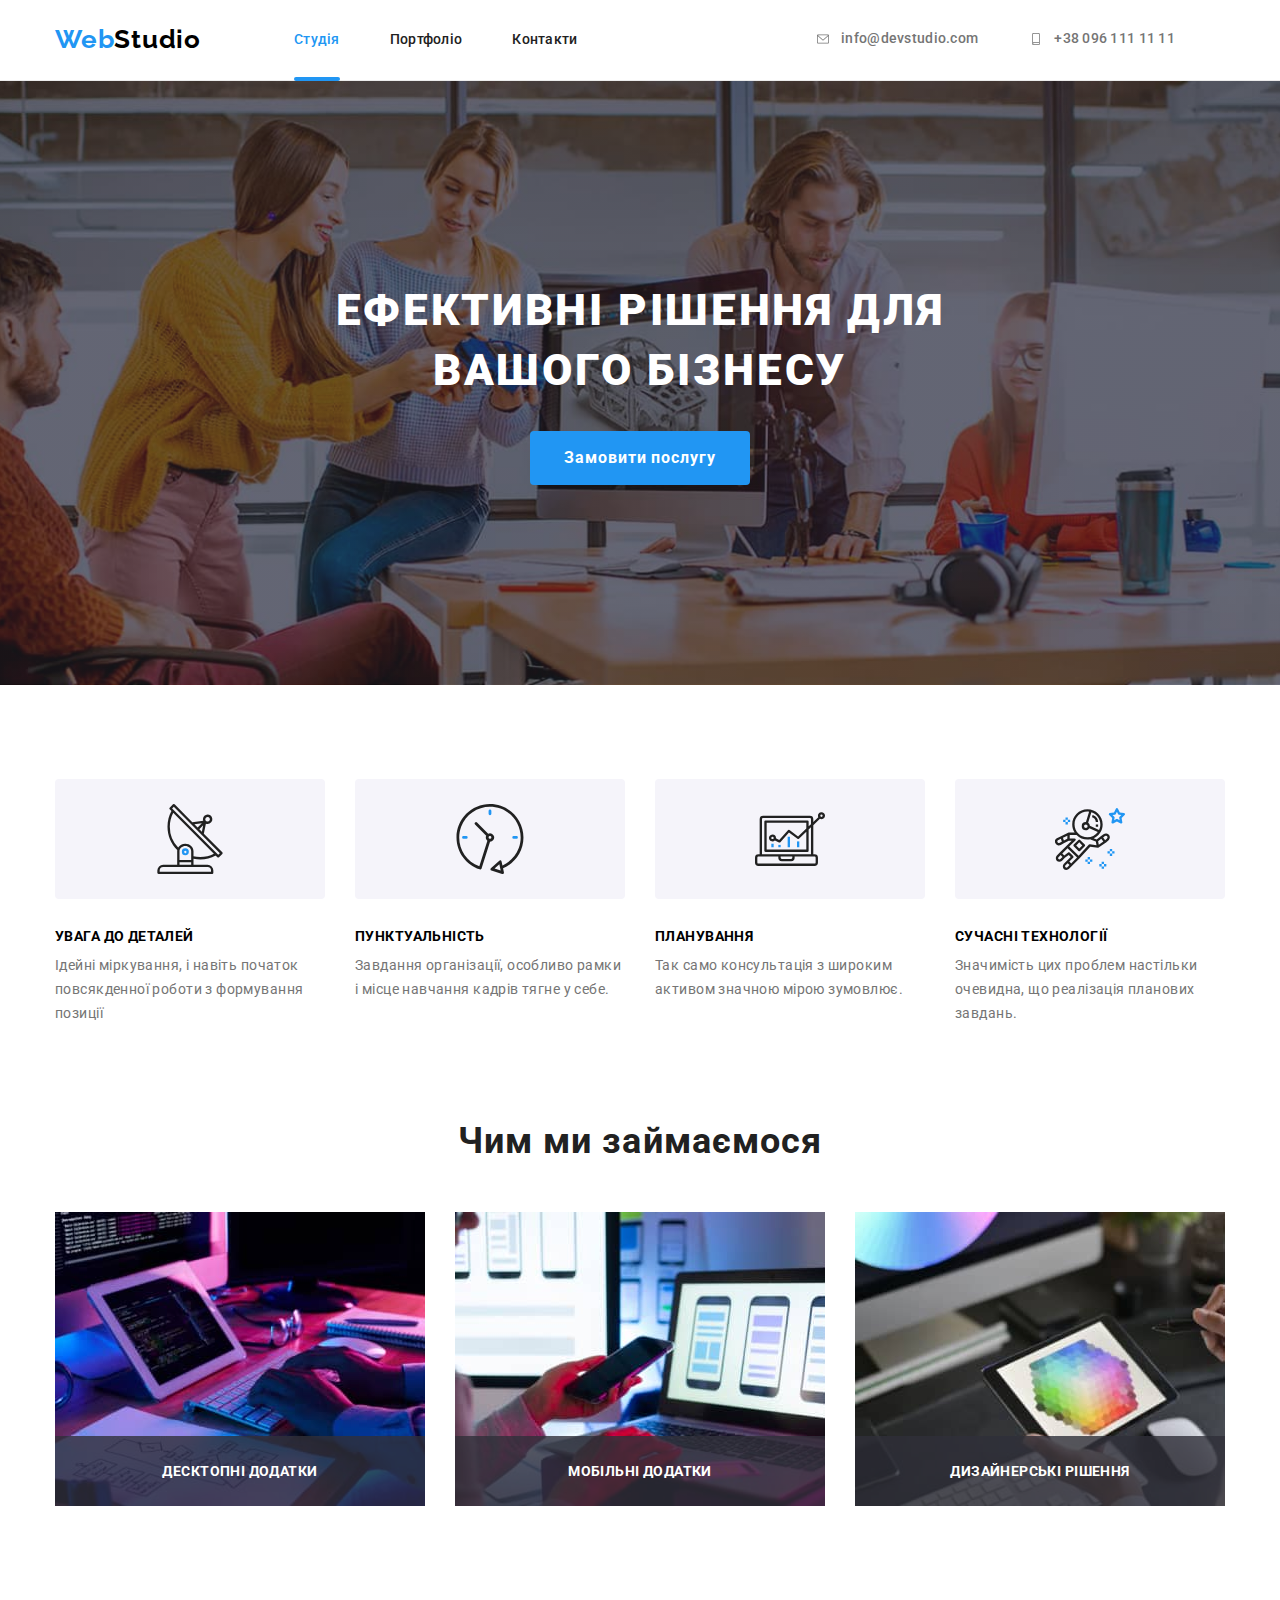
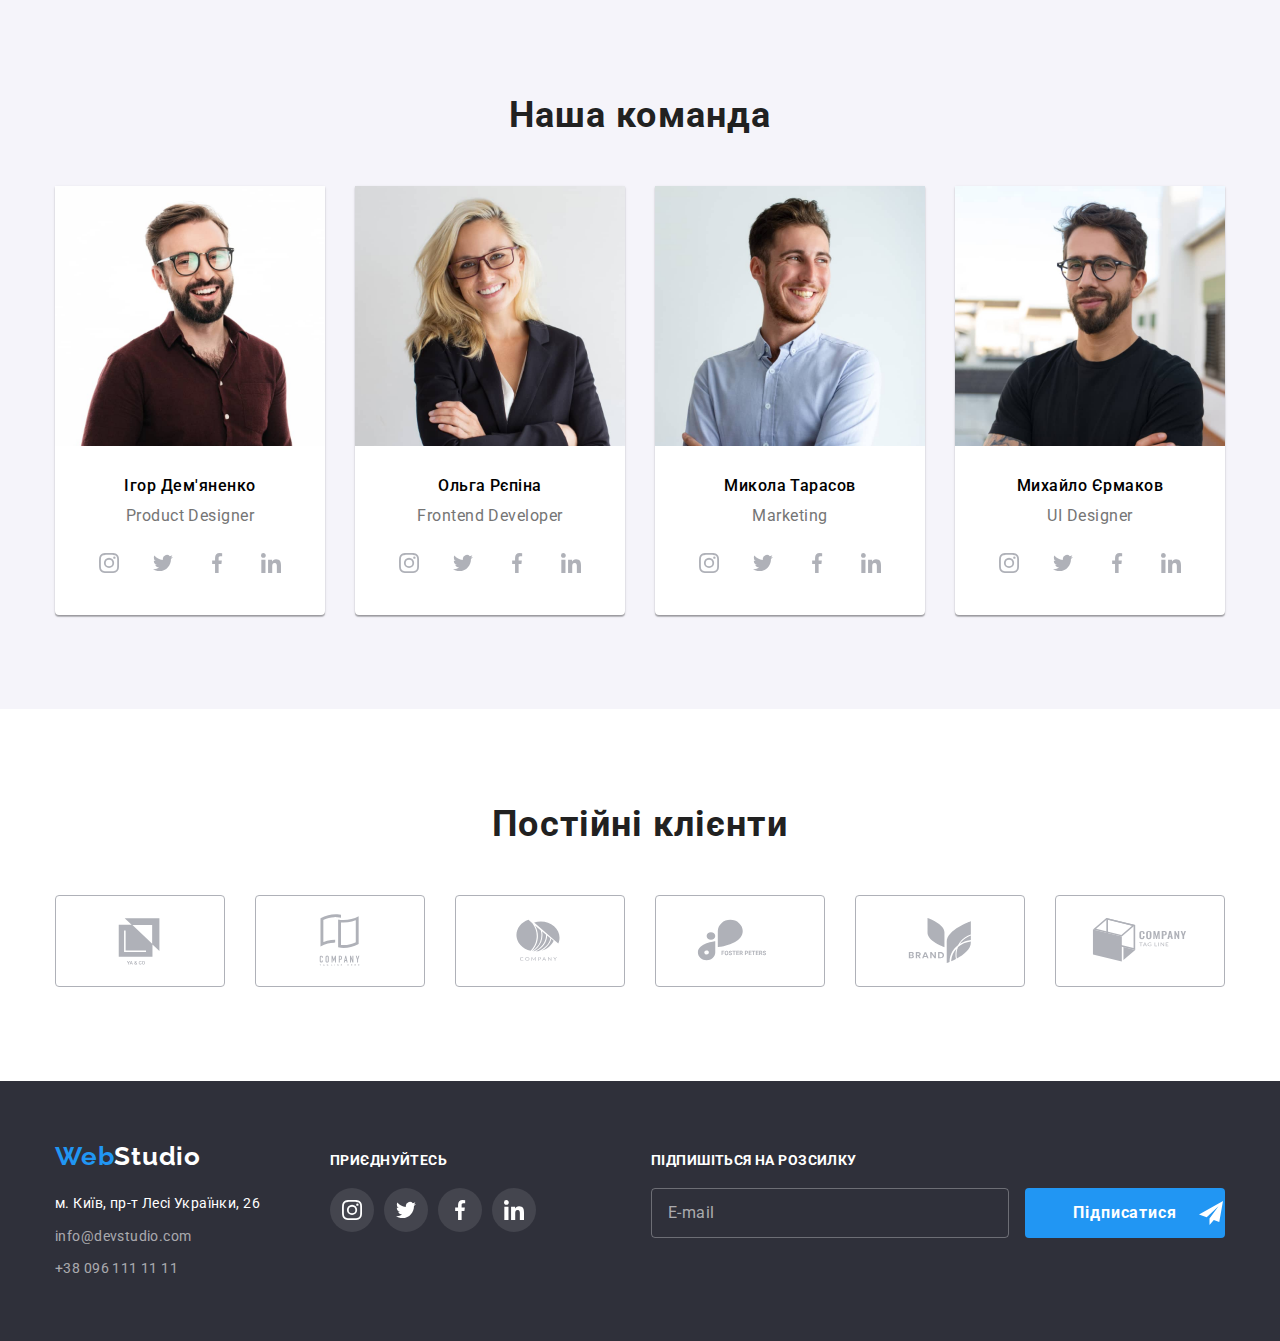
==== commit 5e230a66: "Modal form done. Problem with plane in footer button" ====
--- a/index.html
+++ b/index.html
@@ -338,20 +338,22 @@
             <div class="footer-right">
                 <p class="footer-right-label">Підпишіться на розсилку</p>
                 <form name="sendout-subscription" autocomplete="on" novalidate>
-                    <label class=email-input for="email"></label>
-                    <input class=email-input type="email" name="email" id="email" placeholder="E-mail" pattern="[@]+" title="@***.*">
+                    <label class="subscription-label">
+                        <input class=email-input type="email" name="email" placeholder="E-mail" pattern="[@]+" title="@">
+                    </label>
+
                     <button class="subscription-button" type="submit">Підписатися
-                    <svg width="24" height="24">
-                    <use href="./images/icons.svg#icon-send"></use>
-                    </svg>
+                        <svg class="subscription-button-icon">
+                        <use href="./images/icons.svg#icon-send"></use>
+                        </svg>
+                    
                     </button>
                 </form>
             </div>
         </div>
     </footer>
-<div class="backdrop " data-modal> 
-    <!-- to add is-hidden after backdrop class -->
-    <div class="modal">
+<div class="backdrop is-hidden" data-modal> 
+       <div class="modal">
         <form class="modal-form">
             <p class="modal-form-name">Залиште свої дані, ми вам передзвонимо</p>
             <label class="modal-form-field">
--- a/css/styles.css
+++ b/css/styles.css
@@ -8,6 +8,7 @@
     --bcgsecond-color: #F5F4FA;
     --bcgthird: #2F303A; 
     --icon-color:#AFB1B8; 
+    --btn-bg-coor:#188CE8;
 }
     
 body{
@@ -485,42 +486,72 @@
     text-transform: uppercase;
     color: var(--second-text-color);
 }
-/* Є якийсь бордер, який не знімаєтсья через outline:none. Чому? */
 .sendout-subscription{
+    min-width: 570px;
+    min-height: 86px;
+    display: flex;
+    justify-content: center;
+    align-items: center;
+
+}
+.subscription-label {
+    margin-right: 12px;
+}
+.email-input{
     width: 358px;
     height: 50px;
+    padding-left: 16px;
     border: 1px solid rgba(255, 255, 255, 0.3);
-    filter: drop-shadow(0px 4px 4px rgba(0, 0, 0, 0.15));
     border-radius: 4px;
-    outline: none;
-}
-
+    background-color: transparent;
+    color: var(--second-text-color);
+}
+.email-input::placeholder{
+    font-weight: 400;
+    font-size: 16px;
+    line-height: 1.2;
+    letter-spacing: 0.03em;
+    color: rgba(255, 255, 255, 0.6);    
+}
 .subscription-button{
-    display: inline-block;
-    padding: 10px 28px;
+    position: relative;
+    min-width: 200px;
+    min-height: 50px;
     margin-left: auto;
     margin-right: auto;
-    min-width: 200px;
     border-radius: 4px;
     font-weight: 700;
     font-size: 16px;
     line-height: 1.87;
     letter-spacing: 0.06em;
+    text-align: center;
     color: #FFFFFF;
     background-color: var(--accent-color);
     cursor: pointer;
     border-color: transparent;
+}
+.button-icon-positionning{
+    margin-right: 10px;
+}
+.subscription-button-icon{
+    position:absolute;
+    top:50%;
+    right: 0;
+    width: 24px;
+    height: 24px;
+    transform: translateY(-50%);
+}
+
+/* .subscription-button{ */
+    
+    display: inline-block;
+    
+   
+    
     transition: background-color 250ms cubic-bezier(0.4, 0, 0.2, 1),
     color 250ms cubic-bezier(0.4, 0, 0.2, 1);
-}
- .subscription-button:hover {
-     background-color: var(--accent-color);
-     color: var(--second-text-color);
- }
- .subscription-button::after {
-    display: inline-block;
-    margin-left: 10px;
- }    
+
+ 
 
 /* PORTFOLIO 
 Чи правильно розташований текст у оверлеї. Якщо я збільшую картинку, він не центрується. Чому? Зробити, як описував Репета у відео (top:50%;left:50%; transform: translate(-50% -50%), не можна, бо transofrm вже заданий один раз*/
@@ -775,7 +806,7 @@
     display: block;
 }
 .modal-checkbox:focus +.icon-checkbox {
-    box-shadow: 0 0 0 2px rgba(18, 18, 206, 0.5);
+    box-shadow: 0px 4px 4px rgba(0, 0, 0, 0.15);
 }
 .modal-form-checkbox{
     display: flex;
@@ -794,13 +825,28 @@
     text-decoration-line: underline;
 }
 .modal-send-button{
-    width: 200px;
-    height: 50px;
-    display: flex;
-    justify-content: center;
-    align-items: center;
-}
-
-
-
-
+    min-width: 200px;
+    min-height: 50px;
+    margin-left: auto;
+    margin-right: auto;
+    padding: 10px 52px;
+    border: 1px solid transparent;
+    border-radius: 4px;
+    background-color: var(--btn-bg-coor);
+    color: var(--second-text-color);
+    cursor: pointer;
+    font-weight: 700;
+    font-size: 16px;
+    line-height: 1.9;
+    text-align: center;
+    transition: box-shadow 250ms cubic-bezier(0.4, 0, 0.2, 1);
+}
+.modal-send-button:focus,
+.modal-send-button:hover{
+    box-shadow: 0px 4px 4px rgba(0, 0, 0, 0.15);
+    outline: none;
+}
+
+
+
+
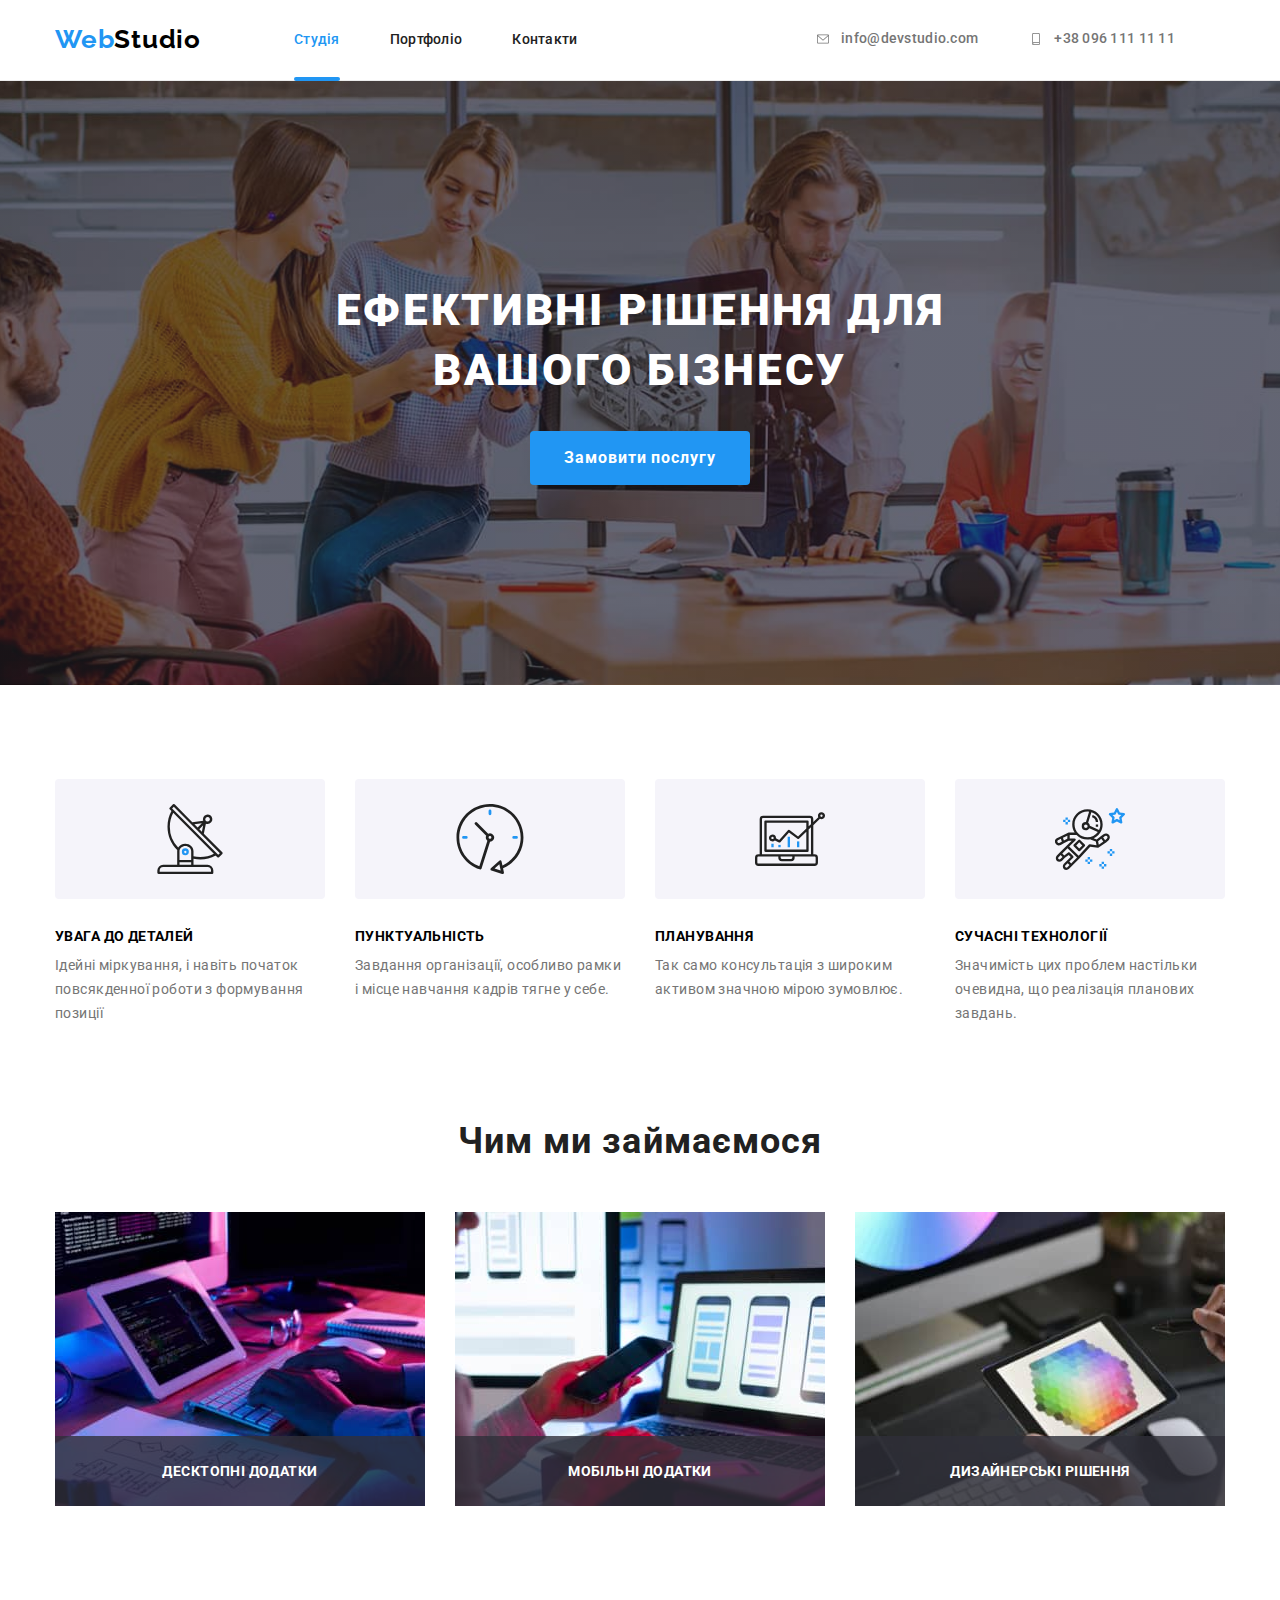
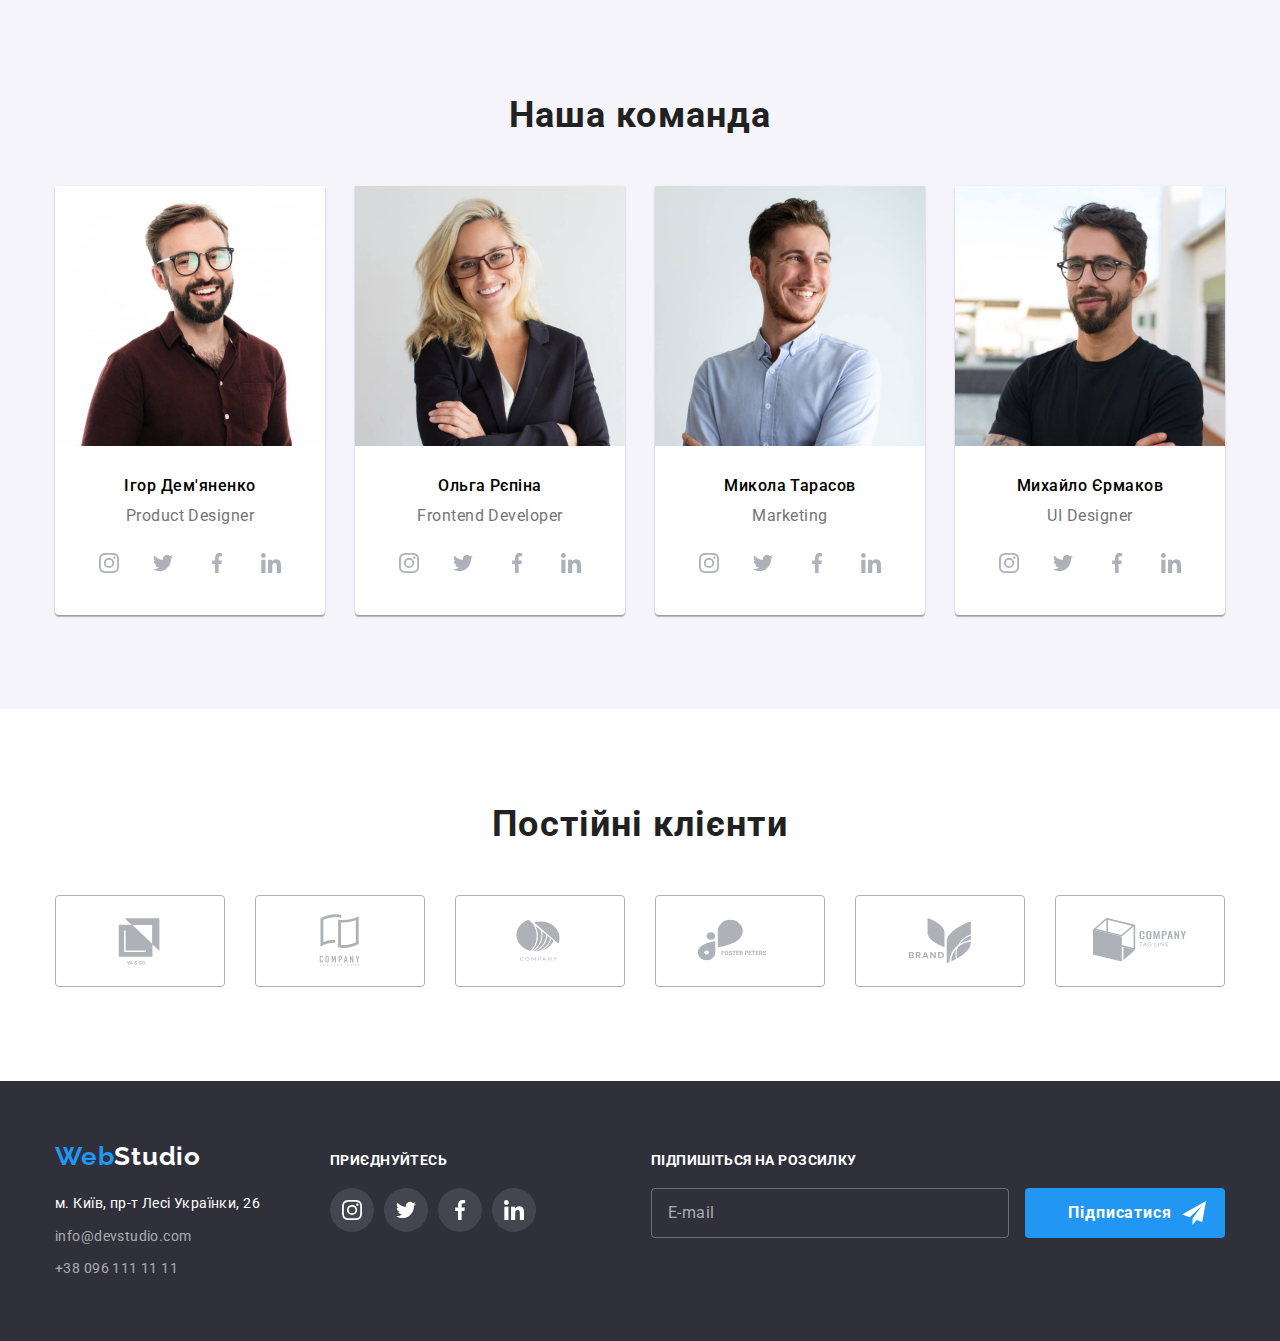
==== commit 4bd2097c: "forms are done" ====
--- a/index.html
+++ b/index.html
@@ -342,7 +342,8 @@
                         <input class=email-input type="email" name="email" placeholder="E-mail" pattern="[@]+" title="@">
                     </label>
 
-                    <button class="subscription-button" type="submit">Підписатися
+                    <button class="subscription-button" type="submit">
+                        <span class="subscription-text">Підписатися</span>
                         <svg class="subscription-button-icon">
                         <use href="./images/icons.svg#icon-send"></use>
                         </svg>
--- a/css/styles.css
+++ b/css/styles.css
@@ -185,7 +185,7 @@
     transition: background-color 250ms cubic-bezier(0.4, 0, 0.2, 1), color 250ms cubic-bezier(0.4, 0, 0.2, 1);
 }
 .modal-button:hover {
-    background-color: var(--accent-color);
+    background-color: var(--btn-bg-coor);
     color: var(--second-text-color);
 }
 
@@ -529,29 +529,26 @@
     background-color: var(--accent-color);
     cursor: pointer;
     border-color: transparent;
-}
-.button-icon-positionning{
+    transition: cursor 250ms cubic-bezier(0.4, 0, 0.2, 1),
+    background-color 250ms cubic-bezier(0.4, 0, 0.2, 1);
+}
+.subscription-button:hover,
+.subscription-button:focus {
+    background-color: var(--btn-bg-coor);
+}
+.subscription-text {
     margin-right: 10px;
 }
 .subscription-button-icon{
     position:absolute;
     top:50%;
-    right: 0;
+    left: auto;
     width: 24px;
     height: 24px;
     transform: translateY(-50%);
-}
-
-/* .subscription-button{ */
-    
-    display: inline-block;
-    
-   
-    
-    transition: background-color 250ms cubic-bezier(0.4, 0, 0.2, 1),
-    color 250ms cubic-bezier(0.4, 0, 0.2, 1);
-
- 
+    padding: 0;
+}
+
 
 /* PORTFOLIO 
 Чи правильно розташований текст у оверлеї. Якщо я збільшую картинку, він не центрується. Чому? Зробити, як описував Репета у відео (top:50%;left:50%; transform: translate(-50% -50%), не можна, бо transofrm вже заданий один раз*/
@@ -754,7 +751,6 @@
     .modal-form-input:focus+.modal-field-icon{
     fill: var(--accent-color);
 }
-.modal-form-input:hover,
 .modal-form-input:focus {
     border-color: var(--accent-color);
 }
